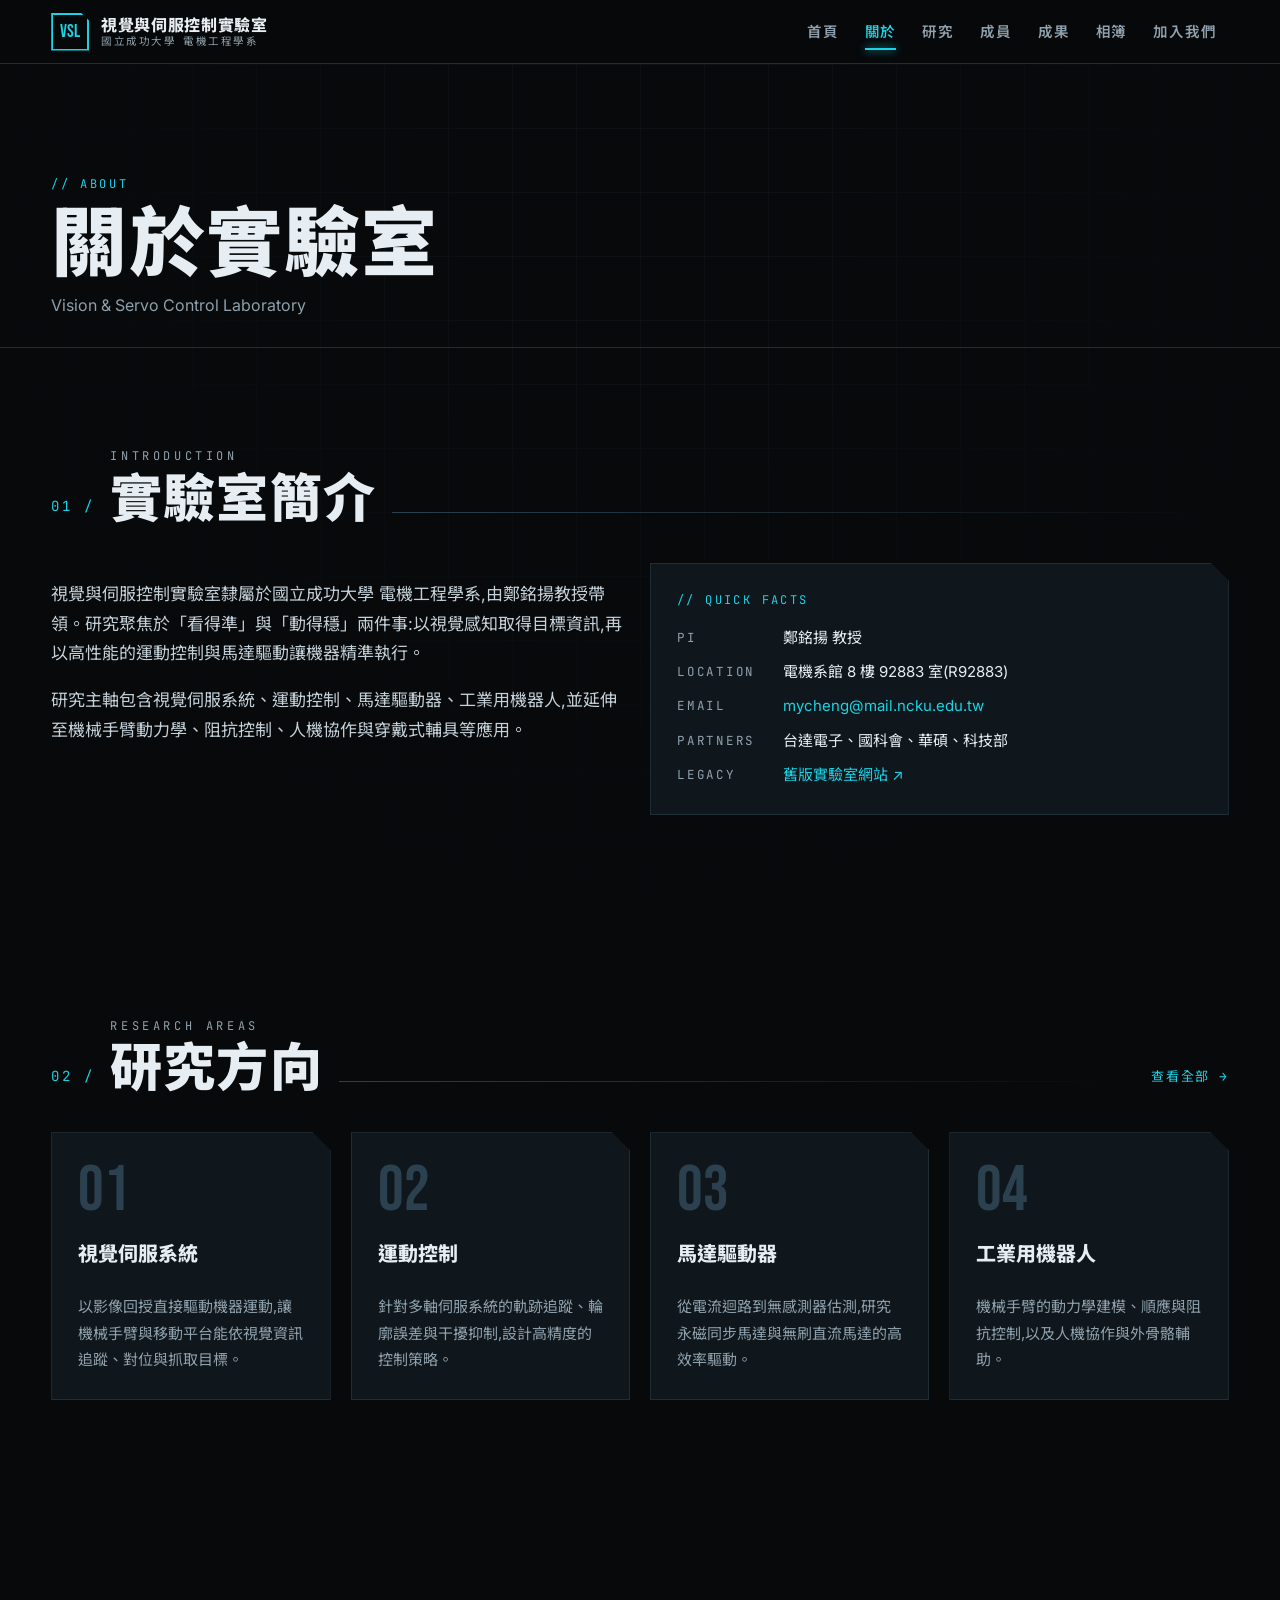
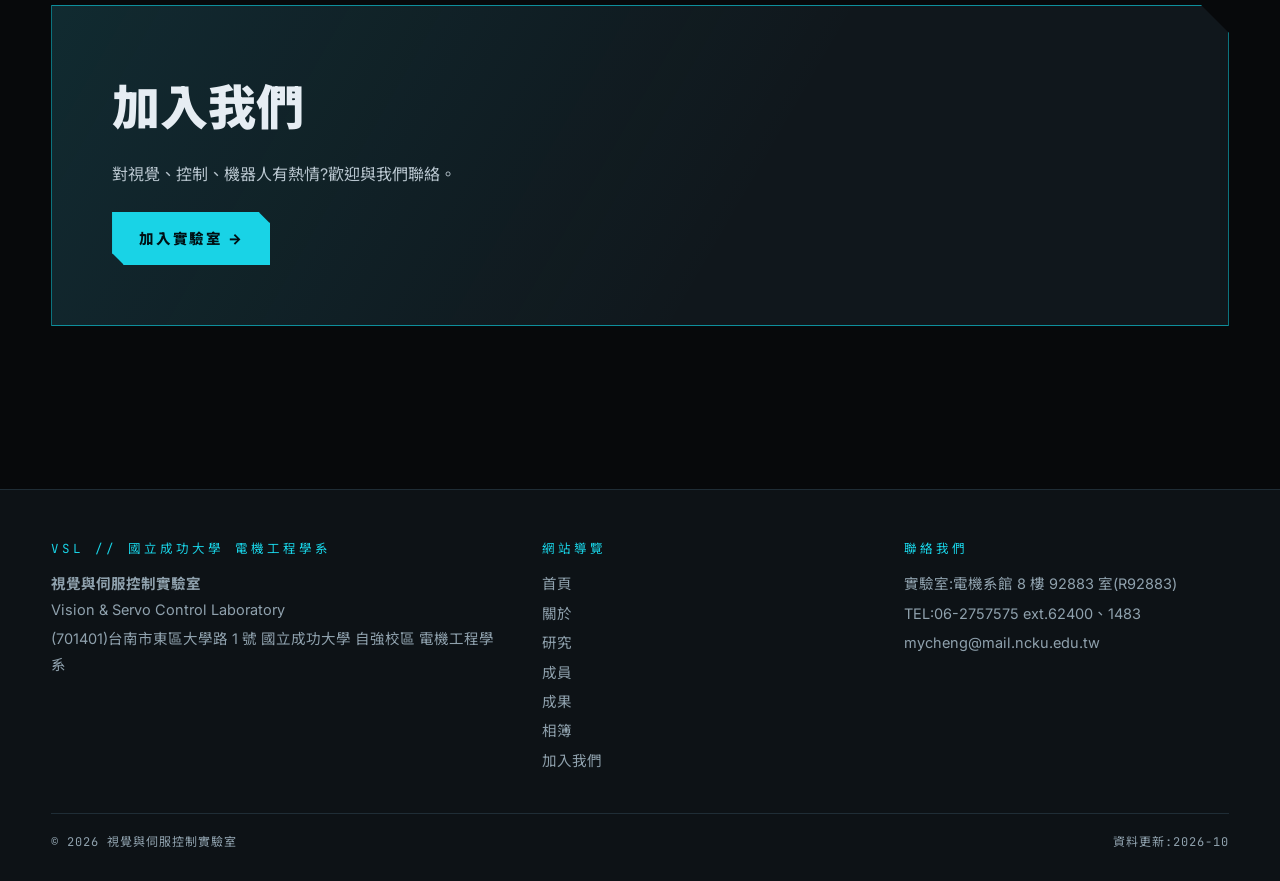
==== about.html @ a67906b8 "Add files via upload" ====
<!doctype html>
<html lang="zh-Hant-TW">
<head>
<meta charset="utf-8">
<meta name="viewport" content="width=device-width, initial-scale=1">
<title>關於實驗室 | 視覺與伺服控制實驗室</title>
<meta name="description" content="實驗室簡介、研究主軸與聯絡資訊。">
<meta name="theme-color" content="#07090b">
<link rel="icon" href="assets/img/favicon.png">
<link rel="preconnect" href="https://fonts.googleapis.com">
<link rel="preconnect" href="https://fonts.gstatic.com" crossorigin>
<link href="https://fonts.googleapis.com/css2?family=Bebas+Neue&family=Inter:wght@400;600;800&family=JetBrains+Mono:wght@400;600&family=Noto+Sans+TC:wght@400;500;700;900&display=swap" rel="stylesheet">
<link rel="stylesheet" href="assets/css/style.css">
</head>
<body data-page="about">
<main id="main"><noscript><p style="padding:80px 24px;text-align:center">請啟用 JavaScript 以瀏覽本網站。</p></noscript></main>
<script src="data/site.js"></script>
<script src="data/i18n.js"></script>
<script src="data/research.js"></script>
<script src="data/members.js"></script>
<script src="data/publications.js"></script>
<script src="data/news.js"></script>
<script src="data/gallery.js"></script>
<script src="assets/js/layout.js"></script>
<script src="assets/js/main.js"></script>
</body>
</html>
---- assets/css/style.css ----
/* ============================================================
   視覺與伺服控制實驗室 — 共用樣式
   主題:碳黑底 + 冷青色(--accent)。要換主色只改下面變數。
   ============================================================ */
:root {
  --bg: #07090b;
  --bg-2: #0d1216;
  --panel: #10171c;
  --line: #1f2d36;
  --line-2: #2c4150;
  --accent: #19d3e6;
  --accent-dim: #0e8f9c;
  --accent-glow: rgba(25, 211, 230, .35);
  --text: #e6edf3;
  --muted: #8fa1ad;
  --warn: #ffb020;
  --maxw: 1200px;
  --head-h: 64px;
  --font-display: "Bebas Neue", "Noto Sans TC", sans-serif;
  --font-body: "Inter", "Noto Sans TC", system-ui, sans-serif;
  --font-mono: "JetBrains Mono", "Consolas", "Noto Sans TC", monospace;
}

*, *::before, *::after { box-sizing: border-box; }
html { scroll-behavior: smooth; scroll-padding-top: calc(var(--head-h) + 12px); }
body {
  margin: 0; background: var(--bg); color: var(--text);
  font-family: var(--font-body); line-height: 1.75; font-size: 16px;
  -webkit-font-smoothing: antialiased; overflow-x: hidden;
}
body::before { /* 細網格底紋 */
  content: ""; position: fixed; inset: 0; z-index: -1; pointer-events: none;
  background-image:
    linear-gradient(var(--line) 1px, transparent 1px),
    linear-gradient(90deg, var(--line) 1px, transparent 1px);
  background-size: 64px 64px; opacity: .22;
  mask-image: radial-gradient(ellipse at 50% 20%, #000 20%, transparent 75%);
}
img { max-width: 100%; display: block; }
a { color: var(--accent); text-decoration: none; }
a:hover { text-decoration: underline; }
::selection { background: var(--accent); color: #001014; }
.wrap { width: min(var(--maxw), 92vw); margin-inline: auto; }
.mono { font-family: var(--font-mono); }
.sr-only { position: absolute; width: 1px; height: 1px; overflow: hidden; clip: rect(0 0 0 0); }

/* ---------- 載入掃描 ---------- */
.boot { position: fixed; inset: 0; z-index: 9999; background: var(--bg); display: grid; place-items: center; transition: opacity .5s .2s, visibility 0s .7s; }
.boot.done { opacity: 0; visibility: hidden; }
.boot__inner { font-family: var(--font-mono); color: var(--accent); font-size: 14px; letter-spacing: .2em; text-align: center; }
.boot__bar { width: min(320px, 70vw); height: 2px; background: var(--line); margin: 14px auto 0; overflow: hidden; }
.boot__bar i { display: block; height: 100%; width: 0; background: var(--accent); box-shadow: 0 0 12px var(--accent); animation: bootbar .7s ease-out forwards; }
@keyframes bootbar { to { width: 100%; } }
.scanline { position: fixed; left: 0; right: 0; top: 0; height: 2px; z-index: 9998; background: var(--accent); box-shadow: 0 0 18px 4px var(--accent-glow); animation: scan 1.1s ease-in forwards; pointer-events: none; }
@keyframes scan { from { transform: translateY(0); opacity: 1; } to { transform: translateY(100vh); opacity: 0; } }

/* ---------- 導覽列 ---------- */
.site-head { position: sticky; top: 0; z-index: 100; height: var(--head-h); background: rgba(7, 9, 11, .88); backdrop-filter: blur(10px); border-bottom: 1px solid var(--line); }
.site-head .wrap { height: 100%; display: flex; align-items: center; justify-content: space-between; gap: 16px; }
.brand { display: flex; align-items: center; gap: 12px; color: var(--text); text-decoration: none !important; min-width: 0; }
.brand__logo { width: 38px; height: 38px; flex: none; object-fit: contain; }
.brand__logo-fallback { width: 38px; height: 38px; flex: none; border: 2px solid var(--accent); display: grid; place-items: center; font-family: var(--font-display); color: var(--accent); font-size: 18px; clip-path: polygon(0 0, 78% 0, 100% 22%, 100% 100%, 0 100%); }
.brand__text { display: flex; flex-direction: column; line-height: 1.15; min-width: 0; }
.brand__name { font-weight: 800; font-size: 16px; letter-spacing: .04em; white-space: nowrap; }
.brand__sub { font-family: var(--font-mono); font-size: 10.5px; color: var(--muted); letter-spacing: .14em; white-space: nowrap; }
.nav { display: flex; align-items: center; gap: 2px; }
.nav a { color: var(--muted); font-size: 14.5px; font-weight: 600; padding: 8px 12px; position: relative; letter-spacing: .06em; }
.nav a:hover { color: var(--text); text-decoration: none; }
.nav a.active { color: var(--accent); }
.nav a.active::after { content: ""; position: absolute; left: 12px; right: 12px; bottom: 2px; height: 2px; background: var(--accent); box-shadow: 0 0 8px var(--accent); }
.lang-btn { margin-left: 8px; background: none; color: var(--muted); border: 1px solid var(--line-2); font-family: var(--font-mono); font-size: 12px; padding: 5px 10px; cursor: pointer; }
.lang-btn:hover { color: var(--accent); border-color: var(--accent); }
.burger { display: none; background: none; border: 1px solid var(--line-2); color: var(--text); width: 42px; height: 38px; cursor: pointer; font-size: 18px; }

/* ---------- 版面區塊 ---------- */
section.block { padding: clamp(56px, 8vw, 104px) 0; position: relative; }
.sec-head { display: flex; align-items: flex-end; gap: 16px; margin-bottom: 36px; flex-wrap: wrap; }
.sec-idx { font-family: var(--font-mono); color: var(--accent); font-size: 14px; letter-spacing: .2em; padding-bottom: 8px; }
.sec-title { font-size: clamp(30px, 5vw, 52px); font-weight: 900; line-height: 1.1; margin: 0; letter-spacing: .02em; }
.sec-title small { display: block; font-family: var(--font-mono); font-size: 12px; font-weight: 400; color: var(--muted); letter-spacing: .3em; margin-bottom: 6px; text-transform: uppercase; }
.sec-line { flex: 1; min-width: 40px; height: 1px; background: linear-gradient(90deg, var(--line-2), transparent); margin-bottom: 14px; }
.sec-more { font-family: var(--font-mono); font-size: 13px; letter-spacing: .12em; margin-bottom: 8px; }

.page-hero { padding: clamp(56px, 9vw, 110px) 0 28px; border-bottom: 1px solid var(--line); position: relative; }
.page-hero h1 { font-size: clamp(38px, 7vw, 76px); font-weight: 900; margin: 6px 0 8px; line-height: 1.08; letter-spacing: .02em; }
.page-hero p { color: var(--muted); max-width: 62ch; margin: 0; }
.crumb { font-family: var(--font-mono); font-size: 12px; letter-spacing: .22em; color: var(--accent); text-transform: uppercase; }

/* ---------- 切角卡片 ---------- */
.card {
  background: var(--panel); border: 1px solid var(--line); position: relative; padding: 26px;
  clip-path: polygon(0 0, calc(100% - 18px) 0, 100% 18px, 100% 100%, 0 100%);
  transition: border-color .25s, transform .25s, background .25s;
}
.card::before { content: ""; position: absolute; left: 0; top: 0; width: 3px; height: 0; background: var(--accent); box-shadow: 0 0 12px var(--accent); transition: height .3s; }
.card:hover { border-color: var(--line-2); background: #12202a; transform: translateY(-3px); }
.card:hover::before { height: 100%; }
.card h3 { margin: 0 0 8px; font-size: 20px; font-weight: 800; }
.card p { margin: 0; color: var(--muted); font-size: 15px; }
.card .tag { font-family: var(--font-mono); color: var(--accent); font-size: 12px; letter-spacing: .2em; margin-bottom: 14px; display: block; }
.grid { display: grid; gap: 20px; }
.grid.c2 { grid-template-columns: repeat(2, 1fr); }
.grid.c3 { grid-template-columns: repeat(3, 1fr); }
.grid.c4 { grid-template-columns: repeat(4, 1fr); }

/* ---------- 按鈕 ---------- */
.btn { display: inline-flex; align-items: center; gap: 10px; padding: 13px 26px; font-weight: 800; letter-spacing: .12em; font-size: 14.5px; border: 1px solid var(--accent); color: var(--accent); background: transparent; cursor: pointer; clip-path: polygon(0 0, calc(100% - 12px) 0, 100% 12px, 100% 100%, 12px 100%, 0 calc(100% - 12px)); position: relative; overflow: hidden; transition: color .25s; font-family: inherit; }
.btn::before { content: ""; position: absolute; inset: 0; background: var(--accent); transform: translateX(-101%); transition: transform .3s; z-index: -1; }
.btn:hover { color: #001014; text-decoration: none; }
.btn:hover::before { transform: translateX(0); }
.btn.solid { background: var(--accent); color: #001014; }
.btn.solid:hover { color: var(--accent); background: transparent; }
.btn.solid::before { display: none; }

/* ---------- 首頁 Hero ---------- */
.hero { position: relative; min-height: calc(100vh - var(--head-h)); display: flex; align-items: center; border-bottom: 1px solid var(--line); overflow: hidden; }
.hero canvas { position: absolute; inset: 0; width: 100%; height: 100%; }
.hero::after { content: ""; position: absolute; inset: 0; pointer-events: none; background: radial-gradient(ellipse at 30% 50%, transparent 30%, rgba(7, 9, 11, .85) 100%), linear-gradient(180deg, transparent 70%, var(--bg)); }
.hero__inner { position: relative; z-index: 2; padding: 60px 0; }
.hero__kicker { font-family: var(--font-mono); color: var(--accent); letter-spacing: .28em; font-size: 13px; margin-bottom: 18px; display: flex; gap: 12px; align-items: center; }
.hero__kicker::before { content: ""; width: 40px; height: 2px; background: var(--accent); box-shadow: 0 0 8px var(--accent); }
.hero__title { font-size: clamp(44px, 10vw, 128px); line-height: 1.02; font-weight: 900; margin: 0; letter-spacing: -.01em; }
.hero__title .out { color: transparent; -webkit-text-stroke: 2px var(--accent); }
.hero__en { font-family: var(--font-display); font-size: clamp(22px, 4vw, 44px); letter-spacing: .16em; color: var(--muted); margin: 12px 0 28px; }
.hero__lead { max-width: 56ch; color: #b8c5ce; font-size: clamp(16px, 1.6vw, 19px); margin: 0 0 34px; }
.hero__cta { display: flex; gap: 14px; flex-wrap: wrap; }
.hud { position: absolute; width: 36px; height: 36px; border: 2px solid var(--accent); z-index: 3; opacity: .7; }
.hud.tl { top: 24px; left: 24px; border-right: 0; border-bottom: 0; }
.hud.tr { top: 24px; right: 24px; border-left: 0; border-bottom: 0; }
.hud.bl { bottom: 24px; left: 24px; border-right: 0; border-top: 0; }
.hud.br { bottom: 24px; right: 24px; border-left: 0; border-top: 0; }
.hero__readout { position: absolute; right: 40px; bottom: 48px; z-index: 3; font-family: var(--font-mono); font-size: 11.5px; color: var(--accent-dim); letter-spacing: .12em; text-align: right; line-height: 1.8; }

/* ---------- 數據牆 ---------- */
.stats { display: grid; grid-template-columns: repeat(4, 1fr); border: 1px solid var(--line); background: var(--panel); }
.stat { padding: 34px 24px; border-right: 1px solid var(--line); }
.stat:last-child { border-right: 0; }
.stat b { display: block; font-family: var(--font-display); font-size: clamp(48px, 7vw, 84px); line-height: 1; color: var(--accent); text-shadow: 0 0 24px var(--accent-glow); }
.stat span { font-size: 14px; color: var(--muted); letter-spacing: .12em; }

/* ---------- 研究方向 ---------- */
.res-card { display: flex; flex-direction: column; gap: 14px; min-height: 260px; }
.res-card .num { font-family: var(--font-display); font-size: 64px; line-height: 1; color: var(--line-2); transition: color .3s; }
.res-card:hover .num { color: var(--accent); }
.res-card ul { margin: 6px 0 0; padding-left: 18px; color: var(--muted); font-size: 14.5px; }
.res-card ul li::marker { color: var(--accent); }
.res-detail { display: grid; grid-template-columns: 1fr 1.1fr; gap: 36px; align-items: center; padding: 40px 0; border-bottom: 1px solid var(--line); }
.res-detail:nth-child(even) .res-detail__media { order: 2; }
.res-detail__media { aspect-ratio: 16 / 10; background: var(--panel); border: 1px solid var(--line); position: relative; overflow: hidden; }
.res-detail__media img, .res-detail__media video { width: 100%; height: 100%; object-fit: cover; }
.res-detail h3 { font-size: 30px; margin: 0 0 4px; font-weight: 900; }
.res-detail .en { font-family: var(--font-mono); color: var(--accent); font-size: 12px; letter-spacing: .22em; text-transform: uppercase; }
.res-detail p { color: #b8c5ce; }
.chips { display: flex; flex-wrap: wrap; gap: 8px; margin-top: 14px; }
.chip { font-family: var(--font-mono); font-size: 12px; border: 1px solid var(--line-2); color: var(--muted); padding: 4px 10px; letter-spacing: .06em; }

/* ---------- 新聞 ---------- */
.news-list { display: flex; flex-direction: column; border-top: 1px solid var(--line); }
.news-item { display: grid; grid-template-columns: 130px 110px 1fr; gap: 18px; padding: 18px 8px; border-bottom: 1px solid var(--line); align-items: baseline; transition: background .2s, padding-left .2s; }
.news-item:hover { background: var(--panel); padding-left: 16px; }
.news-date { font-family: var(--font-mono); color: var(--muted); font-size: 14px; }
.badge { font-family: var(--font-mono); font-size: 11.5px; letter-spacing: .14em; border: 1px solid var(--accent-dim); color: var(--accent); padding: 2px 8px; text-align: center; }
.badge.award { border-color: var(--warn); color: var(--warn); }
.news-title { font-weight: 700; }
.news-desc { grid-column: 3; color: var(--muted); font-size: 14.5px; margin-top: -10px; }

/* ---------- 成員 ---------- */
.prof { display: grid; grid-template-columns: 300px 1fr; gap: 40px; align-items: start; }
.prof__photo { aspect-ratio: 3 / 4; background: var(--panel); border: 1px solid var(--line); position: relative; clip-path: polygon(0 0, calc(100% - 24px) 0, 100% 24px, 100% 100%, 0 100%); overflow: hidden; }
.prof__photo img { width: 100%; height: 100%; object-fit: cover; filter: grayscale(.4) contrast(1.05); }
.prof h2 { font-size: clamp(32px, 4.5vw, 48px); margin: 0; font-weight: 900; }
.prof .title { color: var(--accent); font-family: var(--font-mono); letter-spacing: .16em; font-size: 14px; margin: 4px 0 18px; }
.kv { display: grid; grid-template-columns: 90px 1fr; gap: 8px 16px; margin: 18px 0; font-size: 15px; }
.kv dt { color: var(--muted); font-family: var(--font-mono); font-size: 12.5px; letter-spacing: .14em; padding-top: 2px; }
.kv dd { margin: 0; word-break: break-word; }
.timeline { border-left: 1px solid var(--line-2); margin: 0; padding: 0 0 0 22px; list-style: none; }
.timeline li { position: relative; padding: 6px 0 14px; }
.timeline li::before { content: ""; position: absolute; left: -28px; top: 14px; width: 11px; height: 11px; background: var(--bg); border: 2px solid var(--accent); }
.timeline .yr { font-family: var(--font-mono); color: var(--accent); font-size: 13px; letter-spacing: .08em; display: block; }
.sub-title { font-family: var(--font-mono); letter-spacing: .24em; color: var(--accent); font-size: 13px; margin: 44px 0 18px; display: flex; align-items: center; gap: 12px; }
.sub-title::after { content: ""; flex: 1; height: 1px; background: var(--line); }
.mem-grid { display: grid; grid-template-columns: repeat(auto-fill, minmax(180px, 1fr)); gap: 18px; }
.mem { background: var(--panel); border: 1px solid var(--line); clip-path: polygon(0 0, calc(100% - 14px) 0, 100% 14px, 100% 100%, 0 100%); transition: border-color .25s; }
.mem:hover { border-color: var(--accent); }
.mem__ph { aspect-ratio: 1; background: linear-gradient(135deg, #14212a, #0b1217); display: grid; place-items: center; font-family: var(--font-display); font-size: 54px; color: var(--line-2); overflow: hidden; }
.mem__ph img { width: 100%; height: 100%; object-fit: cover; filter: grayscale(1) contrast(1.1); transition: filter .35s, transform .35s; }
.mem:hover .mem__ph img { filter: grayscale(0); transform: scale(1.05); }
.mem__body { padding: 12px 14px 14px; }
.mem__name { font-weight: 800; }
.mem__meta { font-size: 12.5px; color: var(--muted); font-family: var(--font-mono); }
.alumni-row { display: grid; grid-template-columns: 90px 1fr; gap: 14px; padding: 12px 0; border-bottom: 1px solid var(--line); }
.alumni-row .y { font-family: var(--font-mono); color: var(--accent); }
.alumni-row .n { color: #c5d1d9; font-size: 15px; }
.alumni-row .n span { display: inline-block; margin-right: 18px; white-space: nowrap; }

/* ---------- 論文列表 ---------- */
.toolbar { display: flex; flex-wrap: wrap; gap: 10px; margin-bottom: 24px; align-items: center; }
.filter { background: none; border: 1px solid var(--line-2); color: var(--muted); padding: 7px 16px; font-family: var(--font-mono); font-size: 13px; letter-spacing: .08em; cursor: pointer; transition: all .2s; }
.filter:hover { color: var(--text); border-color: var(--text); }
.filter.on { background: var(--accent); border-color: var(--accent); color: #001014; font-weight: 700; }
.search { margin-left: auto; background: var(--panel); border: 1px solid var(--line-2); color: var(--text); padding: 8px 14px; font-size: 14px; min-width: 220px; font-family: inherit; }
.search:focus { outline: none; border-color: var(--accent); }
.year-h { font-family: var(--font-display); font-size: 44px; color: var(--line-2); margin: 36px 0 6px; letter-spacing: .06em; }
.pub { display: grid; grid-template-columns: 64px 1fr; gap: 14px; padding: 14px 0; border-bottom: 1px solid var(--line); }
.pub .t { font-family: var(--font-mono); font-size: 11.5px; letter-spacing: .12em; color: var(--accent); border: 1px solid var(--accent-dim); padding: 1px 0; text-align: center; height: fit-content; margin-top: 4px; }
.pub .t.conf { color: var(--muted); border-color: var(--line-2); }
.pub p { margin: 0; font-size: 15px; color: #c5d1d9; }
.pub .awardline { color: var(--warn); font-size: 13px; font-family: var(--font-mono); margin-top: 2px; display: block; }
.empty { color: var(--muted); padding: 30px 0; font-family: var(--font-mono); }

/* ---------- 計畫 / 榮譽清單 ---------- */
.lines { list-style: none; margin: 0; padding: 0; border-top: 1px solid var(--line); }
.lines li { padding: 14px 8px; border-bottom: 1px solid var(--line); display: grid; grid-template-columns: 170px 1fr; gap: 16px; color: #c5d1d9; font-size: 15px; }
.lines li .d { font-family: var(--font-mono); color: var(--accent); font-size: 13px; letter-spacing: .06em; }
.lines li .s { display: block; color: var(--muted); font-size: 13px; font-family: var(--font-mono); margin-top: 2px; }

/* ---------- 相簿 ---------- */
.album-grid { display: grid; grid-template-columns: repeat(auto-fill, minmax(290px, 1fr)); gap: 22px; }
.album { position: relative; display: block; aspect-ratio: 4 / 3; background: var(--panel); border: 1px solid var(--line); overflow: hidden; color: var(--text); clip-path: polygon(0 0, calc(100% - 20px) 0, 100% 20px, 100% 100%, 0 100%); }
.album:hover { text-decoration: none; border-color: var(--accent); }
.album img { width: 100%; height: 100%; object-fit: cover; filter: grayscale(1) brightness(.75); transition: filter .5s, transform .6s; }
.album:hover img { filter: grayscale(0) brightness(.9); transform: scale(1.06); }
.album__cap { position: absolute; inset: auto 0 0 0; padding: 40px 18px 16px; background: linear-gradient(transparent, rgba(7, 9, 11, .95)); }
.album__cap b { display: block; font-size: 18px; font-weight: 800; }
.album__cap span { font-family: var(--font-mono); font-size: 12px; color: var(--accent); letter-spacing: .14em; }
.ph { width: 100%; height: 100%; display: grid; place-items: center; background: repeating-linear-gradient(45deg, #0f171d, #0f171d 14px, #0c1318 14px, #0c1318 28px); color: var(--line-2); font-family: var(--font-mono); font-size: 12px; letter-spacing: .14em; text-align: center; padding: 10px; }
.masonry { columns: 3 280px; column-gap: 16px; }
.shot { break-inside: avoid; margin: 0 0 16px; position: relative; cursor: zoom-in; border: 1px solid var(--line); background: var(--panel); overflow: hidden; }
.shot img { width: 100%; height: auto; min-height: 120px; transition: transform .5s, filter .4s; filter: grayscale(.5); }
.shot:hover img { transform: scale(1.04); filter: none; }
.shot::after { content: ""; position: absolute; inset: 0; border: 2px solid transparent; transition: border-color .25s; pointer-events: none; }
.shot:hover::after { border-color: var(--accent); }
.shot figcaption { position: absolute; inset: auto 0 0 0; padding: 22px 12px 10px; font-size: 13px; background: linear-gradient(transparent, rgba(7, 9, 11, .9)); opacity: 0; transition: opacity .25s; }
.shot:hover figcaption { opacity: 1; }
.back { font-family: var(--font-mono); letter-spacing: .12em; font-size: 13px; display: inline-block; margin-bottom: 18px; }

.lightbox { position: fixed; inset: 0; z-index: 500; background: rgba(3, 5, 6, .96); display: none; align-items: center; justify-content: center; flex-direction: column; padding: 24px; }
.lightbox.open { display: flex; }
.lightbox img { max-width: min(94vw, 1400px); max-height: 80vh; object-fit: contain; border: 1px solid var(--line-2); }
.lightbox__cap { margin-top: 14px; font-family: var(--font-mono); font-size: 13px; color: var(--muted); text-align: center; letter-spacing: .06em; }
.lightbox button { position: absolute; background: none; border: 1px solid var(--line-2); color: var(--text); width: 48px; height: 48px; font-size: 22px; cursor: pointer; }
.lightbox button:hover { border-color: var(--accent); color: var(--accent); }
.lb-close { top: 20px; right: 20px; }
.lb-prev { left: 20px; top: 50%; transform: translateY(-50%); }
.lb-next { right: 20px; top: 50%; transform: translateY(-50%); }

/* ---------- 加入我們 / 聯絡 ---------- */
.cta-band { border: 1px solid var(--accent-dim); background: linear-gradient(120deg, rgba(25, 211, 230, .1), transparent 60%), var(--panel); padding: clamp(30px, 5vw, 60px); position: relative; clip-path: polygon(0 0, calc(100% - 28px) 0, 100% 28px, 100% 100%, 0 100%); }
.cta-band h2 { font-size: clamp(28px, 4.5vw, 48px); margin: 0 0 10px; font-weight: 900; }
.cta-band p { color: #b8c5ce; max-width: 60ch; margin: 0 0 24px; }
.steps { counter-reset: s; list-style: none; padding: 0; margin: 0; display: grid; gap: 14px; }
.steps li { counter-increment: s; padding-left: 58px; position: relative; }
.steps li::before { content: counter(s, decimal-leading-zero); position: absolute; left: 0; top: -4px; font-family: var(--font-display); font-size: 36px; color: var(--accent); }
.map-frame { width: 100%; aspect-ratio: 16 / 10; border: 1px solid var(--line-2); background: var(--panel); filter: grayscale(.8) invert(.9) hue-rotate(160deg) contrast(.9); }

/* ---------- 頁尾 ---------- */
.site-foot { border-top: 1px solid var(--line); margin-top: 60px; padding: 48px 0 28px; background: var(--bg-2); }
.foot-grid { display: grid; grid-template-columns: 1.4fr 1fr 1fr; gap: 36px; }
.foot-grid h4 { margin: 0 0 12px; font-family: var(--font-mono); font-size: 12.5px; letter-spacing: .24em; color: var(--accent); font-weight: 400; }
.foot-grid p, .foot-grid li { color: var(--muted); font-size: 14.5px; margin: 0 0 4px; }
.foot-grid ul { list-style: none; margin: 0; padding: 0; }
.foot-grid a { color: var(--muted); }
.foot-grid a:hover { color: var(--accent); }
.copy { margin-top: 36px; padding-top: 18px; border-top: 1px solid var(--line); font-family: var(--font-mono); font-size: 12px; color: var(--muted); display: flex; justify-content: space-between; flex-wrap: wrap; gap: 10px; letter-spacing: .08em; }

/* ---------- 捲動顯現 ---------- */
.rv { opacity: 0; transform: translateY(24px); transition: opacity .7s ease, transform .7s ease; }
.rv.in { opacity: 1; transform: none; }
@media (prefers-reduced-motion: reduce) {
  .rv { opacity: 1; transform: none; transition: none; }
  .scanline, .boot__bar i { animation: none; }
  html { scroll-behavior: auto; }
}

/* ---------- RWD ---------- */
@media (max-width: 960px) {
  .grid.c3, .grid.c4 { grid-template-columns: repeat(2, 1fr); }
  .stats { grid-template-columns: repeat(2, 1fr); }
  .stat:nth-child(2) { border-right: 0; }
  .stat:nth-child(-n+2) { border-bottom: 1px solid var(--line); }
  .res-detail { grid-template-columns: 1fr; }
  .res-detail:nth-child(even) .res-detail__media { order: 0; }
  .prof { grid-template-columns: 1fr; }
  .prof__photo { max-width: 280px; }
  .foot-grid { grid-template-columns: 1fr; }
  .nav { position: fixed; top: var(--head-h); left: 0; right: 0; background: rgba(7, 9, 11, .98); flex-direction: column; align-items: stretch; padding: 10px 4vw 20px; border-bottom: 1px solid var(--line); display: none; }
  .nav.open { display: flex; }
  .nav a { padding: 14px 6px; border-bottom: 1px solid var(--line); }
  .nav a.active::after { display: none; }
  .burger { display: block; }
  .lang-btn { margin: 12px 0 0; align-self: flex-start; }
}
@media (max-width: 640px) {
  .grid.c2, .grid.c3, .grid.c4 { grid-template-columns: 1fr; }
  .news-item { grid-template-columns: 1fr; gap: 4px; }
  .news-desc { grid-column: 1; margin-top: 0; }
  .lines li { grid-template-columns: 1fr; gap: 4px; }
  .hero__readout, .hud { display: none; }
  .search { margin-left: 0; width: 100%; }
  .brand__sub { display: none; }
  .pub { grid-template-columns: 1fr; gap: 6px; }
  .pub .t { width: 64px; }
  .alumni-row { grid-template-columns: 1fr; gap: 2px; }
}

/* ---------- 成員個人頁面(懸浮視窗) ---------- */
.mem { cursor: pointer; }
.mem:focus-visible { outline: 2px solid var(--accent); outline-offset: 2px; }
.modal { position: fixed; inset: 0; z-index: 400; background: rgba(3, 5, 6, .86); backdrop-filter: blur(6px); display: none; align-items: center; justify-content: center; padding: 20px; }
.modal.open { display: flex; animation: mfade .2s ease; }
@keyframes mfade { from { opacity: 0; } to { opacity: 1; } }
.modal__box { position: relative; width: min(880px, 100%); max-height: 88vh; overflow-y: auto; background: var(--panel); border: 1px solid var(--line-2); padding: clamp(22px, 4vw, 40px); clip-path: polygon(0 0, calc(100% - 26px) 0, 100% 26px, 100% 100%, 0 100%); animation: mpop .25s ease; }
@keyframes mpop { from { transform: translateY(14px); opacity: 0; } to { transform: none; opacity: 1; } }
.modal__box::before { content: ""; position: absolute; left: 0; top: 0; bottom: 0; width: 3px; background: var(--accent); box-shadow: 0 0 14px var(--accent); }
.modal__close { position: absolute; top: 12px; right: 36px; width: 40px; height: 40px; background: none; border: 1px solid var(--line-2); color: var(--text); font-size: 18px; cursor: pointer; }
.modal__close:hover { border-color: var(--accent); color: var(--accent); }
.pp { display: grid; grid-template-columns: 220px 1fr; gap: 30px; align-items: start; }
.pp__photo { aspect-ratio: 3 / 4; background: linear-gradient(135deg, #14212a, #0b1217); border: 1px solid var(--line); display: grid; place-items: center; overflow: hidden; }
.pp__photo img { width: 100%; height: 100%; object-fit: cover; }
.pp__photo span { font-family: var(--font-display); font-size: 110px; color: var(--line-2); }
.pp h3 { font-size: clamp(28px, 4vw, 40px); margin: 4px 0 6px; font-weight: 900; }
.pp h3 small { font-size: 14px; color: var(--muted); font-weight: 400; letter-spacing: .06em; margin-left: 6px; }
.pp__topic { color: var(--accent); font-weight: 700; margin: 0 0 8px; }
.pp p { color: #c5d1d9; margin: 0 0 10px; }
.pp__pubs { margin: 0; padding-left: 18px; color: #b8c5ce; font-size: 14px; display: grid; gap: 8px; }
@media (max-width: 640px) {
  .pp { grid-template-columns: 1fr; }
  .pp__photo { max-width: 180px; }
  .modal__close { right: 20px; }
}
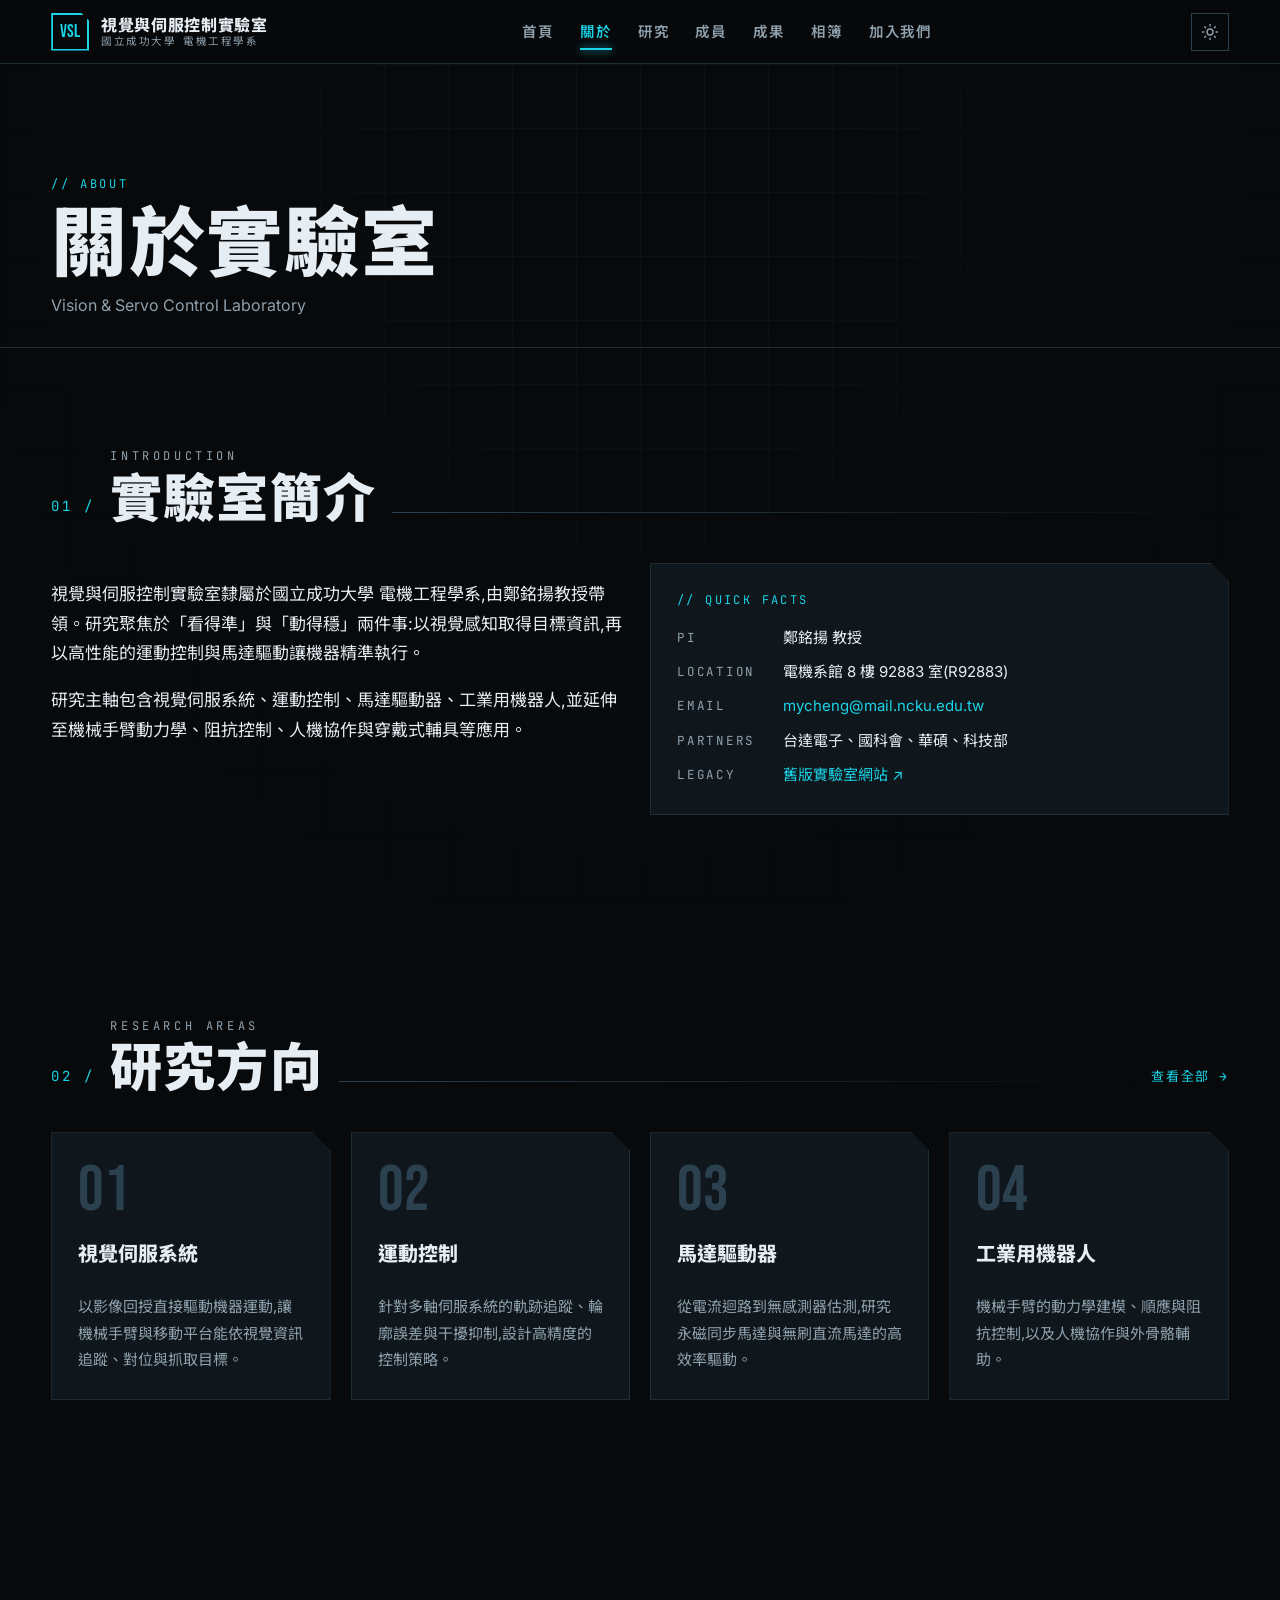
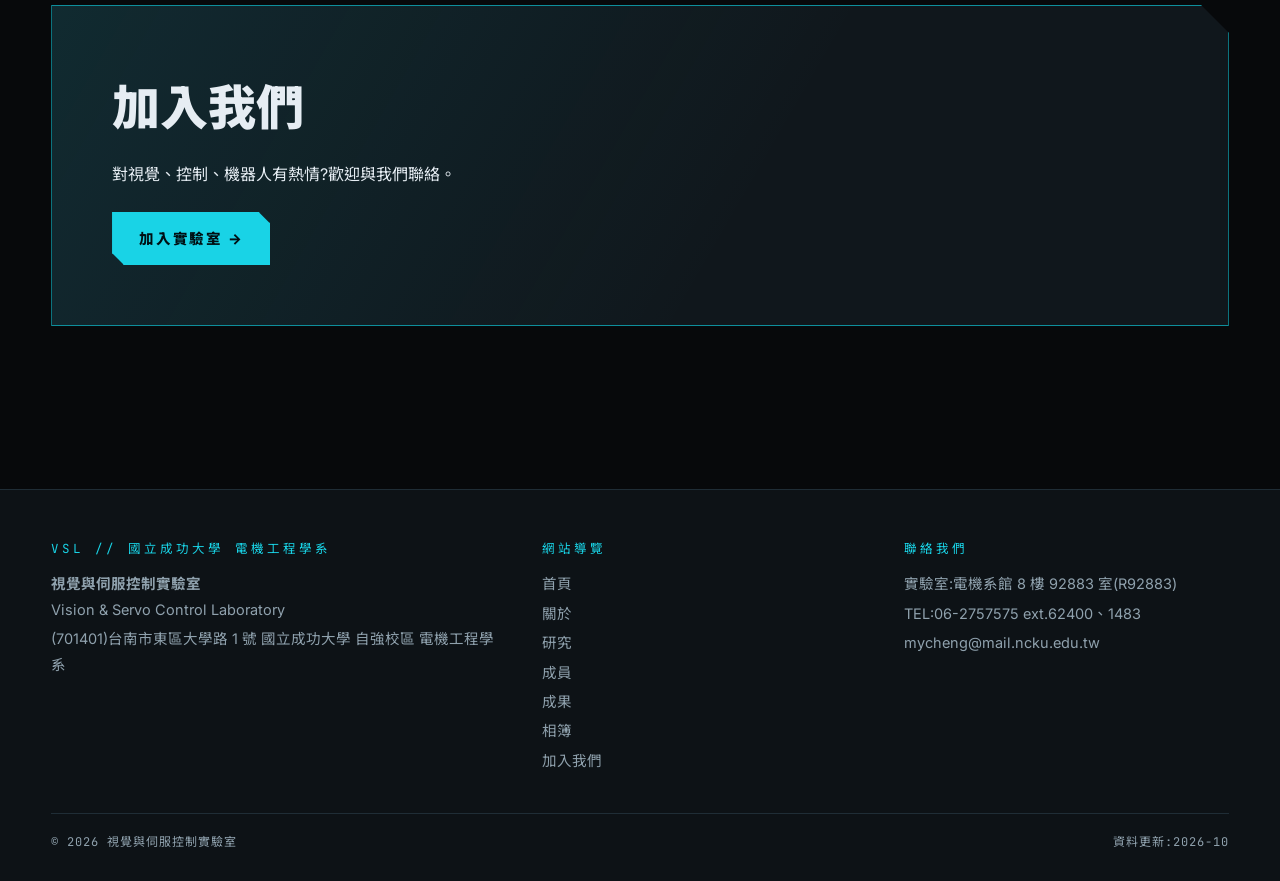
==== commit 3a46eb08: "Add dark/light theme toggle; fix hero animation startup bug - Theme toggle button in the header (sun" ====
--- a/about.html
+++ b/about.html
@@ -6,6 +6,7 @@
 <title>關於實驗室 | 視覺與伺服控制實驗室</title>
 <meta name="description" content="實驗室簡介、研究主軸與聯絡資訊。">
 <meta name="theme-color" content="#07090b">
+<script>(function(){var t="dark";try{t=localStorage.getItem("theme")||"dark"}catch(e){}if(t!=="light")t="dark";document.documentElement.dataset.theme=t;if(t==="light"){var m=document.querySelector('meta[name="theme-color"]');if(m)m.content="#f3f6f8"}})()</script>
 <link rel="icon" href="assets/img/favicon.png">
 <link rel="preconnect" href="https://fonts.googleapis.com">
 <link rel="preconnect" href="https://fonts.gstatic.com" crossorigin>
--- a/assets/css/style.css
+++ b/assets/css/style.css
@@ -3,6 +3,7 @@
    主題:碳黑底 + 冷青色(--accent)。要換主色只改下面變數。
    ============================================================ */
 :root {
+  color-scheme: dark;
   --bg: #07090b;
   --bg-2: #0d1216;
   --panel: #10171c;
@@ -11,14 +12,62 @@
   --accent: #19d3e6;
   --accent-dim: #0e8f9c;
   --accent-glow: rgba(25, 211, 230, .35);
+  --accent-rgb: 25, 211, 230;
   --text: #e6edf3;
+  --text-2: var(--text-2);
+  --text-3: var(--text-3);
   --muted: #8fa1ad;
   --warn: #ffb020;
+  --warn-rgb: 255, 176, 32;
+  --on-accent: #001014;
+  --head-bg: rgba(7, 9, 11, .88);
+  --nav-bg: rgba(7, 9, 11, .98);
+  --card-hover: #12202a;
+  --hero-vig: rgba(7, 9, 11, .85);
+  --modal-bg: rgba(3, 5, 6, .86);
+  --ph-a: #14212a;
+  --ph-b: #0b1217;
+  --stripe-a: #0f171d;
+  --stripe-b: #0c1318;
+  --grid-op: .22;
+  --map-filter: grayscale(.8) invert(.9) hue-rotate(160deg) contrast(.9);
   --maxw: 1200px;
   --head-h: 64px;
   --font-display: "Bebas Neue", "Noto Sans TC", sans-serif;
   --font-body: "Inter", "Noto Sans TC", system-ui, sans-serif;
   --font-mono: "JetBrains Mono", "Consolas", "Noto Sans TC", monospace;
+}
+
+/* 淺色主題:只覆寫顏色。主色改用較深的青色,確保在白底上的文字對比度 ≥ 4.5:1 */
+:root[data-theme="light"] {
+  color-scheme: light;
+  --bg: #f3f6f8;
+  --bg-2: #e8eef2;
+  --panel: #ffffff;
+  --line: #d3dde4;
+  --line-2: #b4c3ce;
+  --accent: #00798a;
+  --accent-dim: #2f8e9b;
+  --accent-glow: rgba(0, 121, 138, .22);
+  --accent-rgb: 0, 121, 138;
+  --text: #0f1a21;
+  --text-2: #2b3d4a;
+  --text-3: #3b4f5e;
+  --muted: #566b79;
+  --warn: #a85a00;
+  --warn-rgb: 168, 90, 0;
+  --on-accent: #ffffff;
+  --head-bg: rgba(243, 246, 248, .9);
+  --nav-bg: #f3f6f8;
+  --card-hover: #eaf4f7;
+  --hero-vig: rgba(243, 246, 248, .9);
+  --modal-bg: rgba(15, 26, 33, .55);
+  --ph-a: #e3ecf1;
+  --ph-b: #d3dfe6;
+  --stripe-a: #e6edf1;
+  --stripe-b: #dde6ec;
+  --grid-op: .55;
+  --map-filter: none;
 }
 
 *, *::before, *::after { box-sizing: border-box; }
@@ -33,13 +82,13 @@
   background-image:
     linear-gradient(var(--line) 1px, transparent 1px),
     linear-gradient(90deg, var(--line) 1px, transparent 1px);
-  background-size: 64px 64px; opacity: .22;
+  background-size: 64px 64px; opacity: var(--grid-op);
   mask-image: radial-gradient(ellipse at 50% 20%, #000 20%, transparent 75%);
 }
 img { max-width: 100%; display: block; }
 a { color: var(--accent); text-decoration: none; }
 a:hover { text-decoration: underline; }
-::selection { background: var(--accent); color: #001014; }
+::selection { background: var(--accent); color: var(--on-accent); }
 .wrap { width: min(var(--maxw), 92vw); margin-inline: auto; }
 .mono { font-family: var(--font-mono); }
 .sr-only { position: absolute; width: 1px; height: 1px; overflow: hidden; clip: rect(0 0 0 0); }
@@ -55,7 +104,7 @@
 @keyframes scan { from { transform: translateY(0); opacity: 1; } to { transform: translateY(100vh); opacity: 0; } }
 
 /* ---------- 導覽列 ---------- */
-.site-head { position: sticky; top: 0; z-index: 100; height: var(--head-h); background: rgba(7, 9, 11, .88); backdrop-filter: blur(10px); border-bottom: 1px solid var(--line); }
+.site-head { position: sticky; top: 0; z-index: 100; height: var(--head-h); background: var(--head-bg); backdrop-filter: blur(10px); border-bottom: 1px solid var(--line); }
 .site-head .wrap { height: 100%; display: flex; align-items: center; justify-content: space-between; gap: 16px; }
 .brand { display: flex; align-items: center; gap: 12px; color: var(--text); text-decoration: none !important; min-width: 0; }
 .brand__logo { width: 38px; height: 38px; flex: none; object-fit: contain; }
@@ -93,7 +142,7 @@
   transition: border-color .25s, transform .25s, background .25s;
 }
 .card::before { content: ""; position: absolute; left: 0; top: 0; width: 3px; height: 0; background: var(--accent); box-shadow: 0 0 12px var(--accent); transition: height .3s; }
-.card:hover { border-color: var(--line-2); background: #12202a; transform: translateY(-3px); }
+.card:hover { border-color: var(--line-2); background: var(--card-hover); transform: translateY(-3px); }
 .card:hover::before { height: 100%; }
 .card h3 { margin: 0 0 8px; font-size: 20px; font-weight: 800; }
 .card p { margin: 0; color: var(--muted); font-size: 15px; }
@@ -106,23 +155,23 @@
 /* ---------- 按鈕 ---------- */
 .btn { display: inline-flex; align-items: center; gap: 10px; padding: 13px 26px; font-weight: 800; letter-spacing: .12em; font-size: 14.5px; border: 1px solid var(--accent); color: var(--accent); background: transparent; cursor: pointer; clip-path: polygon(0 0, calc(100% - 12px) 0, 100% 12px, 100% 100%, 12px 100%, 0 calc(100% - 12px)); position: relative; overflow: hidden; transition: color .25s; font-family: inherit; }
 .btn::before { content: ""; position: absolute; inset: 0; background: var(--accent); transform: translateX(-101%); transition: transform .3s; z-index: -1; }
-.btn:hover { color: #001014; text-decoration: none; }
+.btn:hover { color: var(--on-accent); text-decoration: none; }
 .btn:hover::before { transform: translateX(0); }
-.btn.solid { background: var(--accent); color: #001014; }
+.btn.solid { background: var(--accent); color: var(--on-accent); }
 .btn.solid:hover { color: var(--accent); background: transparent; }
 .btn.solid::before { display: none; }
 
 /* ---------- 首頁 Hero ---------- */
 .hero { position: relative; min-height: calc(100vh - var(--head-h)); display: flex; align-items: center; border-bottom: 1px solid var(--line); overflow: hidden; }
 .hero canvas { position: absolute; inset: 0; width: 100%; height: 100%; }
-.hero::after { content: ""; position: absolute; inset: 0; pointer-events: none; background: radial-gradient(ellipse at 30% 50%, transparent 30%, rgba(7, 9, 11, .85) 100%), linear-gradient(180deg, transparent 70%, var(--bg)); }
+.hero::after { content: ""; position: absolute; inset: 0; pointer-events: none; background: radial-gradient(ellipse at 30% 50%, transparent 30%, var(--hero-vig) 100%), linear-gradient(180deg, transparent 70%, var(--bg)); }
 .hero__inner { position: relative; z-index: 2; padding: 60px 0; }
 .hero__kicker { font-family: var(--font-mono); color: var(--accent); letter-spacing: .28em; font-size: 13px; margin-bottom: 18px; display: flex; gap: 12px; align-items: center; }
 .hero__kicker::before { content: ""; width: 40px; height: 2px; background: var(--accent); box-shadow: 0 0 8px var(--accent); }
 .hero__title { font-size: clamp(44px, 10vw, 128px); line-height: 1.02; font-weight: 900; margin: 0; letter-spacing: -.01em; }
 .hero__title .out { color: transparent; -webkit-text-stroke: 2px var(--accent); }
 .hero__en { font-family: var(--font-display); font-size: clamp(22px, 4vw, 44px); letter-spacing: .16em; color: var(--muted); margin: 12px 0 28px; }
-.hero__lead { max-width: 56ch; color: #b8c5ce; font-size: clamp(16px, 1.6vw, 19px); margin: 0 0 34px; }
+.hero__lead { max-width: 56ch; color: var(--text-3); font-size: clamp(16px, 1.6vw, 19px); margin: 0 0 34px; }
 .hero__cta { display: flex; gap: 14px; flex-wrap: wrap; }
 .hud { position: absolute; width: 36px; height: 36px; border: 2px solid var(--accent); z-index: 3; opacity: .7; }
 .hud.tl { top: 24px; left: 24px; border-right: 0; border-bottom: 0; }
@@ -150,7 +199,7 @@
 .res-detail__media img, .res-detail__media video { width: 100%; height: 100%; object-fit: cover; }
 .res-detail h3 { font-size: 30px; margin: 0 0 4px; font-weight: 900; }
 .res-detail .en { font-family: var(--font-mono); color: var(--accent); font-size: 12px; letter-spacing: .22em; text-transform: uppercase; }
-.res-detail p { color: #b8c5ce; }
+.res-detail p { color: var(--text-3); }
 .chips { display: flex; flex-wrap: wrap; gap: 8px; margin-top: 14px; }
 .chip { font-family: var(--font-mono); font-size: 12px; border: 1px solid var(--line-2); color: var(--muted); padding: 4px 10px; letter-spacing: .06em; }
 
@@ -182,7 +231,7 @@
 .mem-grid { display: grid; grid-template-columns: repeat(auto-fill, minmax(180px, 1fr)); gap: 18px; }
 .mem { background: var(--panel); border: 1px solid var(--line); clip-path: polygon(0 0, calc(100% - 14px) 0, 100% 14px, 100% 100%, 0 100%); transition: border-color .25s; }
 .mem:hover { border-color: var(--accent); }
-.mem__ph { aspect-ratio: 1; background: linear-gradient(135deg, #14212a, #0b1217); display: grid; place-items: center; font-family: var(--font-display); font-size: 54px; color: var(--line-2); overflow: hidden; }
+.mem__ph { aspect-ratio: 1; background: linear-gradient(135deg, var(--ph-a), var(--ph-b)); display: grid; place-items: center; font-family: var(--font-display); font-size: 54px; color: var(--line-2); overflow: hidden; }
 .mem__ph img { width: 100%; height: 100%; object-fit: cover; filter: grayscale(1) contrast(1.1); transition: filter .35s, transform .35s; }
 .mem:hover .mem__ph img { filter: grayscale(0); transform: scale(1.05); }
 .mem__body { padding: 12px 14px 14px; }
@@ -190,27 +239,27 @@
 .mem__meta { font-size: 12.5px; color: var(--muted); font-family: var(--font-mono); }
 .alumni-row { display: grid; grid-template-columns: 90px 1fr; gap: 14px; padding: 12px 0; border-bottom: 1px solid var(--line); }
 .alumni-row .y { font-family: var(--font-mono); color: var(--accent); }
-.alumni-row .n { color: #c5d1d9; font-size: 15px; }
+.alumni-row .n { color: var(--text-2); font-size: 15px; }
 .alumni-row .n span { display: inline-block; margin-right: 18px; white-space: nowrap; }
 
 /* ---------- 論文列表 ---------- */
 .toolbar { display: flex; flex-wrap: wrap; gap: 10px; margin-bottom: 24px; align-items: center; }
 .filter { background: none; border: 1px solid var(--line-2); color: var(--muted); padding: 7px 16px; font-family: var(--font-mono); font-size: 13px; letter-spacing: .08em; cursor: pointer; transition: all .2s; }
 .filter:hover { color: var(--text); border-color: var(--text); }
-.filter.on { background: var(--accent); border-color: var(--accent); color: #001014; font-weight: 700; }
+.filter.on { background: var(--accent); border-color: var(--accent); color: var(--on-accent); font-weight: 700; }
 .search { margin-left: auto; background: var(--panel); border: 1px solid var(--line-2); color: var(--text); padding: 8px 14px; font-size: 14px; min-width: 220px; font-family: inherit; }
 .search:focus { outline: none; border-color: var(--accent); }
-.year-h { font-family: var(--font-display); font-size: 44px; color: var(--line-2); margin: 36px 0 6px; letter-spacing: .06em; }
+.year-h { font-family: var(--font-display); font-size: 44px; color: var(--muted); margin: 36px 0 6px; letter-spacing: .06em; }
 .pub { display: grid; grid-template-columns: 64px 1fr; gap: 14px; padding: 14px 0; border-bottom: 1px solid var(--line); }
 .pub .t { font-family: var(--font-mono); font-size: 11.5px; letter-spacing: .12em; color: var(--accent); border: 1px solid var(--accent-dim); padding: 1px 0; text-align: center; height: fit-content; margin-top: 4px; }
 .pub .t.conf { color: var(--muted); border-color: var(--line-2); }
-.pub p { margin: 0; font-size: 15px; color: #c5d1d9; }
+.pub p { margin: 0; font-size: 15px; color: var(--text-2); }
 .pub .awardline { color: var(--warn); font-size: 13px; font-family: var(--font-mono); margin-top: 2px; display: block; }
 .empty { color: var(--muted); padding: 30px 0; font-family: var(--font-mono); }
 
 /* ---------- 計畫 / 榮譽清單 ---------- */
 .lines { list-style: none; margin: 0; padding: 0; border-top: 1px solid var(--line); }
-.lines li { padding: 14px 8px; border-bottom: 1px solid var(--line); display: grid; grid-template-columns: 170px 1fr; gap: 16px; color: #c5d1d9; font-size: 15px; }
+.lines li { padding: 14px 8px; border-bottom: 1px solid var(--line); display: grid; grid-template-columns: 170px 1fr; gap: 16px; color: var(--text-2); font-size: 15px; }
 .lines li .d { font-family: var(--font-mono); color: var(--accent); font-size: 13px; letter-spacing: .06em; }
 .lines li .s { display: block; color: var(--muted); font-size: 13px; font-family: var(--font-mono); margin-top: 2px; }
 
@@ -223,7 +272,7 @@
 .album__cap { position: absolute; inset: auto 0 0 0; padding: 40px 18px 16px; background: linear-gradient(transparent, rgba(7, 9, 11, .95)); }
 .album__cap b { display: block; font-size: 18px; font-weight: 800; }
 .album__cap span { font-family: var(--font-mono); font-size: 12px; color: var(--accent); letter-spacing: .14em; }
-.ph { width: 100%; height: 100%; display: grid; place-items: center; background: repeating-linear-gradient(45deg, #0f171d, #0f171d 14px, #0c1318 14px, #0c1318 28px); color: var(--line-2); font-family: var(--font-mono); font-size: 12px; letter-spacing: .14em; text-align: center; padding: 10px; }
+.ph { width: 100%; height: 100%; display: grid; place-items: center; background: repeating-linear-gradient(45deg, var(--stripe-a), var(--stripe-a) 14px, var(--stripe-b) 14px, var(--stripe-b) 28px); color: var(--line-2); font-family: var(--font-mono); font-size: 12px; letter-spacing: .14em; text-align: center; padding: 10px; }
 .masonry { columns: 3 280px; column-gap: 16px; }
 .shot { break-inside: avoid; margin: 0 0 16px; position: relative; cursor: zoom-in; border: 1px solid var(--line); background: var(--panel); overflow: hidden; }
 .shot img { width: 100%; height: auto; min-height: 120px; transition: transform .5s, filter .4s; filter: grayscale(.5); }
@@ -245,13 +294,13 @@
 .lb-next { right: 20px; top: 50%; transform: translateY(-50%); }
 
 /* ---------- 加入我們 / 聯絡 ---------- */
-.cta-band { border: 1px solid var(--accent-dim); background: linear-gradient(120deg, rgba(25, 211, 230, .1), transparent 60%), var(--panel); padding: clamp(30px, 5vw, 60px); position: relative; clip-path: polygon(0 0, calc(100% - 28px) 0, 100% 28px, 100% 100%, 0 100%); }
+.cta-band { border: 1px solid var(--accent-dim); background: linear-gradient(120deg, rgba(var(--accent-rgb), .1), transparent 60%), var(--panel); padding: clamp(30px, 5vw, 60px); position: relative; clip-path: polygon(0 0, calc(100% - 28px) 0, 100% 28px, 100% 100%, 0 100%); }
 .cta-band h2 { font-size: clamp(28px, 4.5vw, 48px); margin: 0 0 10px; font-weight: 900; }
-.cta-band p { color: #b8c5ce; max-width: 60ch; margin: 0 0 24px; }
+.cta-band p { color: var(--text-3); max-width: 60ch; margin: 0 0 24px; }
 .steps { counter-reset: s; list-style: none; padding: 0; margin: 0; display: grid; gap: 14px; }
 .steps li { counter-increment: s; padding-left: 58px; position: relative; }
 .steps li::before { content: counter(s, decimal-leading-zero); position: absolute; left: 0; top: -4px; font-family: var(--font-display); font-size: 36px; color: var(--accent); }
-.map-frame { width: 100%; aspect-ratio: 16 / 10; border: 1px solid var(--line-2); background: var(--panel); filter: grayscale(.8) invert(.9) hue-rotate(160deg) contrast(.9); }
+.map-frame { width: 100%; aspect-ratio: 16 / 10; border: 1px solid var(--line-2); background: var(--panel); filter: var(--map-filter); }
 
 /* ---------- 頁尾 ---------- */
 .site-foot { border-top: 1px solid var(--line); margin-top: 60px; padding: 48px 0 28px; background: var(--bg-2); }
@@ -283,7 +332,7 @@
   .prof { grid-template-columns: 1fr; }
   .prof__photo { max-width: 280px; }
   .foot-grid { grid-template-columns: 1fr; }
-  .nav { position: fixed; top: var(--head-h); left: 0; right: 0; background: rgba(7, 9, 11, .98); flex-direction: column; align-items: stretch; padding: 10px 4vw 20px; border-bottom: 1px solid var(--line); display: none; }
+  .nav { position: fixed; top: var(--head-h); left: 0; right: 0; background: var(--nav-bg); flex-direction: column; align-items: stretch; padding: 10px 4vw 20px; border-bottom: 1px solid var(--line); display: none; }
   .nav.open { display: flex; }
   .nav a { padding: 14px 6px; border-bottom: 1px solid var(--line); }
   .nav a.active::after { display: none; }
@@ -306,7 +355,7 @@
 /* ---------- 成員個人頁面(懸浮視窗) ---------- */
 .mem { cursor: pointer; }
 .mem:focus-visible { outline: 2px solid var(--accent); outline-offset: 2px; }
-.modal { position: fixed; inset: 0; z-index: 400; background: rgba(3, 5, 6, .86); backdrop-filter: blur(6px); display: none; align-items: center; justify-content: center; padding: 20px; }
+.modal { position: fixed; inset: 0; z-index: 400; background: var(--modal-bg); backdrop-filter: blur(6px); display: none; align-items: center; justify-content: center; padding: 20px; }
 .modal.open { display: flex; animation: mfade .2s ease; }
 @keyframes mfade { from { opacity: 0; } to { opacity: 1; } }
 .modal__box { position: relative; width: min(880px, 100%); max-height: 88vh; overflow-y: auto; background: var(--panel); border: 1px solid var(--line-2); padding: clamp(22px, 4vw, 40px); clip-path: polygon(0 0, calc(100% - 26px) 0, 100% 26px, 100% 100%, 0 100%); animation: mpop .25s ease; }
@@ -315,16 +364,36 @@
 .modal__close { position: absolute; top: 12px; right: 36px; width: 40px; height: 40px; background: none; border: 1px solid var(--line-2); color: var(--text); font-size: 18px; cursor: pointer; }
 .modal__close:hover { border-color: var(--accent); color: var(--accent); }
 .pp { display: grid; grid-template-columns: 220px 1fr; gap: 30px; align-items: start; }
-.pp__photo { aspect-ratio: 3 / 4; background: linear-gradient(135deg, #14212a, #0b1217); border: 1px solid var(--line); display: grid; place-items: center; overflow: hidden; }
+.pp__photo { aspect-ratio: 3 / 4; background: linear-gradient(135deg, var(--ph-a), var(--ph-b)); border: 1px solid var(--line); display: grid; place-items: center; overflow: hidden; }
 .pp__photo img { width: 100%; height: 100%; object-fit: cover; }
 .pp__photo span { font-family: var(--font-display); font-size: 110px; color: var(--line-2); }
 .pp h3 { font-size: clamp(28px, 4vw, 40px); margin: 4px 0 6px; font-weight: 900; }
 .pp h3 small { font-size: 14px; color: var(--muted); font-weight: 400; letter-spacing: .06em; margin-left: 6px; }
 .pp__topic { color: var(--accent); font-weight: 700; margin: 0 0 8px; }
-.pp p { color: #c5d1d9; margin: 0 0 10px; }
-.pp__pubs { margin: 0; padding-left: 18px; color: #b8c5ce; font-size: 14px; display: grid; gap: 8px; }
+.pp p { color: var(--text-2); margin: 0 0 10px; }
+.pp__pubs { margin: 0; padding-left: 18px; color: var(--text-3); font-size: 14px; display: grid; gap: 8px; }
 @media (max-width: 640px) {
   .pp { grid-template-columns: 1fr; }
   .pp__photo { max-width: 180px; }
   .modal__close { right: 20px; }
 }
+
+/* ---------- 固定深色的元件(蓋在照片上,不隨主題變) ---------- */
+.album__cap, .shot figcaption { color: #e6edf3; }
+.album__cap span { color: #19d3e6; }
+.lightbox button { color: #e6edf3; border-color: #2c4150; }
+.lightbox button:hover { color: #19d3e6; border-color: #19d3e6; }
+.lightbox img { border-color: #2c4150; }
+.lightbox__cap { color: #8fa1ad; }
+
+/* ---------- 主題切換鈕 ---------- */
+.theme-btn { flex: none; width: 38px; height: 38px; margin-left: 4px; display: grid; place-items: center; background: none; border: 1px solid var(--line-2); color: var(--muted); cursor: pointer; transition: color .2s, border-color .2s; }
+.theme-btn:hover { color: var(--accent); border-color: var(--accent); }
+.theme-btn:focus-visible { outline: 2px solid var(--accent); outline-offset: 2px; }
+.theme-btn svg { width: 18px; height: 18px; fill: none; stroke: currentColor; stroke-width: 1.8; stroke-linecap: round; stroke-linejoin: round; }
+.theme-btn .i-moon { display: none; }
+:root[data-theme="light"] .theme-btn .i-sun { display: none; }
+:root[data-theme="light"] .theme-btn .i-moon { display: block; }
+@media (max-width: 960px) { .site-head .wrap { gap: 10px; } .theme-btn { margin-left: auto; } }
+/* 切換瞬間讓顏色平順過渡(只在點擊後短暫啟用) */
+html.theme-anim *, html.theme-anim *::before, html.theme-anim *::after { transition: background-color .3s, border-color .3s, color .3s, fill .3s, stroke .3s !important; }
